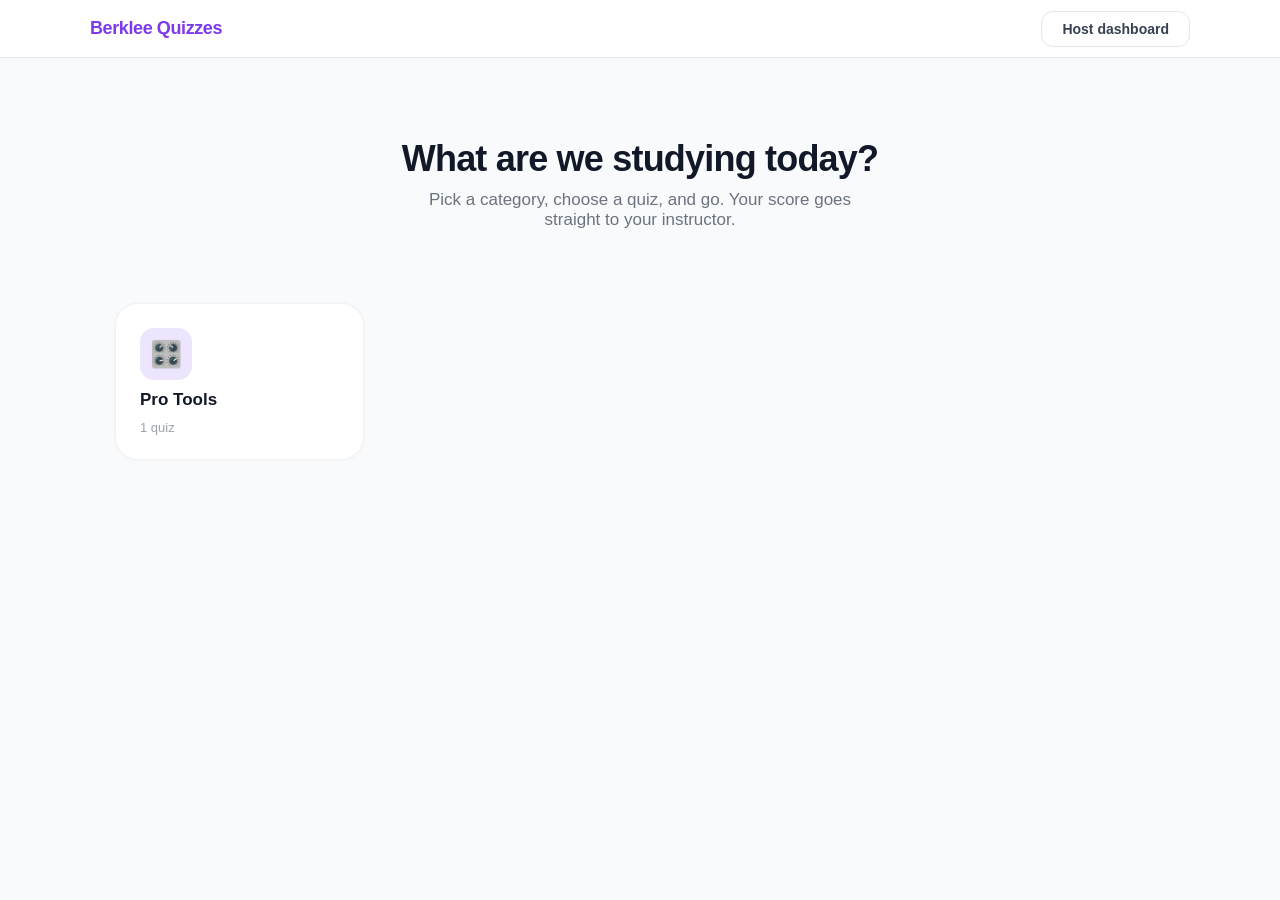
==== index.html @ f7462e91 "Add files via upload" ====
<!DOCTYPE html>
<html lang="en">
<head>
<meta charset="UTF-8">
<meta name="viewport" content="width=device-width, initial-scale=1.0">
<title>Berklee Quizzes</title>
<link rel="stylesheet" href="css/style.css">
</head>
<body>
<div class="header">
  <div class="header-inner">
    <a href="index.html" class="logo">Berklee Quizzes</a>
    <a href="host.html" class="btn btn-outline">Host dashboard</a>
  </div>
</div>

<div class="container">
  <div class="home-hero">
    <h1>What are we studying today?</h1>
    <p>Pick a category, choose a quiz, and go. Your score goes straight to your instructor.</p>
  </div>

  <div class="category-grid" id="catGrid"></div>
</div>

<script src="js/quizzes.js"></script>
<script>
const grid = document.getElementById('catGrid');

CATEGORIES.forEach(cat => {
  const quizCount = QUIZZES.filter(q => q.category === cat.id).length;
  if (quizCount === 0) return;

  const card = document.createElement('a');
  card.href = `category.html?id=${cat.id}`;
  card.className = 'category-card';
  card.innerHTML = `
    <div class="category-icon" style="background:${cat.color}22">
      <span style="font-size:26px">${cat.icon}</span>
    </div>
    <div class="category-name">${cat.name}</div>
    <div class="category-count">${quizCount} quiz${quizCount !== 1 ? 'zes' : ''}</div>
  `;
  grid.appendChild(card);
});

if (grid.children.length === 0) {
  grid.innerHTML = '<p class="text-muted text-sm" style="text-align:center;padding:2rem;grid-column:1/-1">No quizzes added yet. Check back soon!</p>';
}
</script>
</body>
</html>
---- css/style.css ----
*, *::before, *::after { box-sizing: border-box; margin: 0; padding: 0; }

:root {
  --purple:     #7C3AED;
  --purple-d:   #5B21B6;
  --purple-l:   #EDE9FE;
  --green:      #059669;
  --green-d:    #047857;
  --green-l:    #D1FAE5;
  --red:        #DC2626;
  --red-l:      #FEE2E2;
  --amber:      #D97706;
  --amber-l:    #FEF3C7;
  --blue:       #2563EB;
  --blue-l:     #DBEAFE;
  --gray-50:    #F9FAFB;
  --gray-100:   #F3F4F6;
  --gray-200:   #E5E7EB;
  --gray-300:   #D1D5DB;
  --gray-400:   #9CA3AF;
  --gray-500:   #6B7280;
  --gray-700:   #374151;
  --gray-900:   #111827;
  --ans-a:      #7C3AED;
  --ans-a-d:    #5B21B6;
  --ans-b:      #2563EB;
  --ans-b-d:    #1D4ED8;
  --ans-c:      #D97706;
  --ans-c-d:    #B45309;
  --ans-d:      #DC2626;
  --ans-d-d:    #B91C1C;
  --radius:     12px;
  --radius-lg:  16px;
  --radius-xl:  24px;
}

body {
  font-family: -apple-system, BlinkMacSystemFont, 'Segoe UI', Roboto, sans-serif;
  background: var(--gray-50);
  color: var(--gray-900);
  min-height: 100vh;
}

/* ── Header ── */
.header {
  background: #fff;
  border-bottom: 1px solid var(--gray-200);
  height: 58px;
  display: flex;
  align-items: center;
  padding: 0 1.5rem;
}
.header-inner {
  max-width: 1100px;
  width: 100%;
  margin: 0 auto;
  display: flex;
  justify-content: space-between;
  align-items: center;
}
.logo {
  font-size: 18px;
  font-weight: 800;
  color: var(--purple);
  letter-spacing: -0.4px;
  text-decoration: none;
}

/* ── Buttons ── */
.btn {
  display: inline-flex;
  align-items: center;
  justify-content: center;
  gap: 7px;
  padding: 10px 20px;
  border-radius: var(--radius);
  font-size: 14px;
  font-weight: 600;
  cursor: pointer;
  border: none;
  text-decoration: none;
  font-family: inherit;
  transition: transform 0.1s, opacity 0.15s;
  line-height: 1;
}
.btn:active { transform: scale(0.96); }
.btn-primary { background: var(--purple); color: #fff; }
.btn-primary:hover { background: var(--purple-d); }
.btn-outline { background: #fff; color: var(--gray-700); border: 1.5px solid var(--gray-200); }
.btn-outline:hover { background: var(--gray-100); }
.btn-ghost { background: transparent; color: var(--gray-500); border: none; }
.btn-ghost:hover { background: var(--gray-100); }
.btn-lg { padding: 14px 28px; font-size: 16px; border-radius: var(--radius-lg); }
.btn-xl { padding: 16px 36px; font-size: 18px; border-radius: var(--radius-lg); }
.btn-full { width: 100%; }
.btn:disabled { opacity: 0.45; cursor: not-allowed; transform: none; }

/* ── Layout ── */
.page { min-height: 100vh; }
.container { max-width: 1100px; margin: 0 auto; padding: 2rem 1.5rem; }

/* ────────────────────────────────
   HOME PAGE
──────────────────────────────── */
.home-hero {
  text-align: center;
  padding: 3rem 1rem 2.5rem;
}
.home-hero h1 {
  font-size: 36px;
  font-weight: 800;
  letter-spacing: -0.8px;
  margin-bottom: 10px;
  color: var(--gray-900);
}
.home-hero p {
  font-size: 17px;
  color: var(--gray-500);
  max-width: 460px;
  margin: 0 auto 2rem;
}

.category-grid {
  display: grid;
  grid-template-columns: repeat(auto-fill, minmax(220px, 1fr));
  gap: 16px;
  margin-bottom: 3rem;
}

.category-card {
  background: #fff;
  border-radius: var(--radius-xl);
  padding: 1.5rem;
  border: 2px solid var(--gray-100);
  cursor: pointer;
  text-decoration: none;
  color: inherit;
  display: flex;
  flex-direction: column;
  gap: 10px;
  transition: transform 0.15s, border-color 0.15s, box-shadow 0.15s;
}
.category-card:hover {
  transform: translateY(-3px);
  border-color: var(--purple);
  box-shadow: 0 8px 24px rgba(124,58,237,0.12);
}
.category-icon {
  width: 52px;
  height: 52px;
  border-radius: 14px;
  display: flex;
  align-items: center;
  justify-content: center;
  font-size: 24px;
}
.category-name {
  font-size: 17px;
  font-weight: 700;
  color: var(--gray-900);
}
.category-count {
  font-size: 13px;
  color: var(--gray-400);
  font-weight: 500;
}

/* ────────────────────────────────
   CATEGORY PAGE
──────────────────────────────── */
.back-link {
  display: inline-flex;
  align-items: center;
  gap: 6px;
  font-size: 14px;
  font-weight: 500;
  color: var(--gray-500);
  text-decoration: none;
  margin-bottom: 1.5rem;
}
.back-link:hover { color: var(--purple); }

.quiz-grid {
  display: grid;
  grid-template-columns: repeat(auto-fill, minmax(280px, 1fr));
  gap: 16px;
}
.quiz-card {
  background: #fff;
  border-radius: var(--radius-lg);
  padding: 1.25rem 1.5rem;
  border: 2px solid var(--gray-100);
  text-decoration: none;
  color: inherit;
  display: flex;
  flex-direction: column;
  gap: 8px;
  transition: transform 0.15s, border-color 0.15s, box-shadow 0.15s;
}
.quiz-card:hover {
  transform: translateY(-2px);
  border-color: var(--purple);
  box-shadow: 0 6px 20px rgba(124,58,237,0.1);
}
.quiz-card-cat {
  font-size: 11px;
  font-weight: 700;
  text-transform: uppercase;
  letter-spacing: 0.8px;
  color: var(--purple);
}
.quiz-card-title { font-size: 17px; font-weight: 700; }
.quiz-card-desc { font-size: 13px; color: var(--gray-400); flex: 1; line-height: 1.5; }
.quiz-card-meta {
  display: flex;
  align-items: center;
  gap: 10px;
  font-size: 12px;
  color: var(--gray-400);
  font-weight: 500;
  margin-top: 4px;
}
.quiz-card-play {
  margin-top: 8px;
  padding: 10px 0;
  background: var(--purple);
  color: #fff;
  border-radius: 10px;
  text-align: center;
  font-size: 14px;
  font-weight: 700;
}

/* ────────────────────────────────
   NAME ENTRY SCREEN
──────────────────────────────── */
.name-screen {
  min-height: calc(100vh - 58px);
  display: flex;
  align-items: center;
  justify-content: center;
  padding: 2rem 1rem;
}
.name-card {
  background: #fff;
  border-radius: var(--radius-xl);
  padding: 2.5rem 2rem;
  width: 100%;
  max-width: 420px;
  box-shadow: 0 4px 32px rgba(0,0,0,0.08);
  text-align: center;
  border: 2px solid var(--gray-100);
}
.name-card-icon {
  width: 64px;
  height: 64px;
  border-radius: 18px;
  background: var(--purple-l);
  display: flex;
  align-items: center;
  justify-content: center;
  font-size: 30px;
  margin: 0 auto 1rem;
}
.name-card h2 { font-size: 22px; font-weight: 800; margin-bottom: 6px; }
.name-card p { font-size: 14px; color: var(--gray-500); margin-bottom: 1.5rem; }
.name-input {
  width: 100%;
  padding: 14px 16px;
  font-size: 16px;
  font-family: inherit;
  border: 2px solid var(--gray-200);
  border-radius: var(--radius);
  text-align: center;
  background: var(--gray-50);
  color: var(--gray-900);
  margin-bottom: 12px;
  transition: border-color 0.15s;
}
.name-input:focus { outline: none; border-color: var(--purple); background: #fff; }
.name-input.error { border-color: var(--red); }
.name-hint { font-size: 12px; color: var(--gray-400); margin-top: 10px; }

/* ────────────────────────────────
   QUIZ GAME SCREEN
──────────────────────────────── */
.quiz-screen { min-height: calc(100vh - 58px); display: flex; flex-direction: column; }

.quiz-topbar {
  background: #fff;
  border-bottom: 1px solid var(--gray-200);
  padding: 10px 1.5rem;
  display: flex;
  align-items: center;
  gap: 16px;
}
.quiz-topbar-progress { flex: 1; }
.qprogress-bar { height: 8px; background: var(--gray-100); border-radius: 4px; overflow: hidden; }
.qprogress-fill { height: 100%; background: var(--purple); border-radius: 4px; transition: width 0.4s ease; }
.qprogress-label { font-size: 12px; color: var(--gray-400); font-weight: 500; margin-bottom: 4px; }

.quiz-topbar-score {
  display: flex;
  flex-direction: column;
  align-items: flex-end;
  min-width: 70px;
}
.score-label { font-size: 11px; color: var(--gray-400); font-weight: 600; text-transform: uppercase; letter-spacing: 0.5px; }
.score-num { font-size: 20px; font-weight: 800; color: var(--purple); }

/* Timer */
.timer-section {
  display: flex;
  justify-content: center;
  padding: 1.25rem 1rem 0.5rem;
}
.timer-ring { position: relative; width: 72px; height: 72px; }
.timer-ring svg { transform: rotate(-90deg); }
.timer-ring-bg { fill: none; stroke: var(--gray-100); stroke-width: 6; }
.timer-ring-fill { fill: none; stroke: var(--purple); stroke-width: 6; stroke-linecap: round; transition: stroke-dashoffset 1s linear, stroke 0.3s; }
.timer-num {
  position: absolute;
  inset: 0;
  display: flex;
  align-items: center;
  justify-content: center;
  font-size: 22px;
  font-weight: 800;
  color: var(--purple);
}
.timer-ring.warn .timer-ring-fill { stroke: var(--amber); }
.timer-ring.warn .timer-num { color: var(--amber); }
.timer-ring.danger .timer-ring-fill { stroke: var(--red); }
.timer-ring.danger .timer-num { color: var(--red); }

/* Question */
.question-section {
  padding: 1rem 1.25rem 0.5rem;
  max-width: 780px;
  margin: 0 auto;
  width: 100%;
}
.question-num { font-size: 12px; font-weight: 700; text-transform: uppercase; letter-spacing: 0.8px; color: var(--gray-400); margin-bottom: 8px; }
.question-text {
  font-size: 20px;
  font-weight: 700;
  line-height: 1.4;
  color: var(--gray-900);
  background: #fff;
  border-radius: var(--radius-lg);
  padding: 1.25rem 1.5rem;
  border: 2px solid var(--gray-100);
}

/* Answer buttons — the Quizizz magic */
.answers-grid {
  display: grid;
  grid-template-columns: 1fr 1fr;
  gap: 12px;
  padding: 1rem 1.25rem 1.5rem;
  max-width: 780px;
  margin: 0 auto;
  width: 100%;
}
.ans-btn {
  padding: 18px 16px;
  border-radius: var(--radius-lg);
  border: none;
  font-size: 15px;
  font-weight: 700;
  font-family: inherit;
  cursor: pointer;
  display: flex;
  align-items: center;
  gap: 12px;
  color: #fff;
  text-align: left;
  transition: transform 0.1s, opacity 0.15s;
  min-height: 70px;
  line-height: 1.35;
}
.ans-btn:hover:not(:disabled) { transform: scale(1.02); }
.ans-btn:active:not(:disabled) { transform: scale(0.97); }
.ans-btn:disabled { cursor: default; }
.ans-btn[data-i="0"] { background: var(--ans-a); }
.ans-btn[data-i="1"] { background: var(--ans-b); }
.ans-btn[data-i="2"] { background: var(--ans-c); }
.ans-btn[data-i="3"] { background: var(--ans-d); }
.ans-letter {
  width: 32px;
  height: 32px;
  border-radius: 8px;
  background: rgba(255,255,255,0.25);
  display: flex;
  align-items: center;
  justify-content: center;
  font-size: 14px;
  font-weight: 800;
  flex-shrink: 0;
}
.ans-btn.correct { filter: brightness(1.1); outline: 4px solid #fff; }
.ans-btn.wrong { opacity: 0.45; }
.ans-btn.dimmed { opacity: 0.45; }

/* Feedback overlay */
.feedback-bar {
  text-align: center;
  padding: 10px;
  font-size: 16px;
  font-weight: 700;
  border-radius: var(--radius);
  max-width: 780px;
  margin: 0 auto 0.5rem;
  width: calc(100% - 2.5rem);
  transition: opacity 0.2s;
}
.feedback-bar.correct { background: var(--green-l); color: var(--green-d); }
.feedback-bar.wrong { background: var(--red-l); color: var(--red); }
.feedback-bar.timeout { background: var(--amber-l); color: var(--amber); }
.feedback-bar.hidden { opacity: 0; pointer-events: none; }

/* ────────────────────────────────
   MID-QUIZ LEADERBOARD
──────────────────────────────── */
.mid-lb {
  max-width: 500px;
  margin: 0 auto;
  padding: 1.5rem;
  width: 100%;
}
.mid-lb h2 { font-size: 20px; font-weight: 800; text-align: center; margin-bottom: 1.25rem; }
.mid-lb-row {
  display: flex;
  align-items: center;
  gap: 12px;
  background: #fff;
  border-radius: var(--radius);
  padding: 12px 16px;
  margin-bottom: 8px;
  border: 2px solid var(--gray-100);
}
.mid-lb-row.me { border-color: var(--purple); background: var(--purple-l); }
.mid-lb-rank { font-size: 16px; font-weight: 800; width: 28px; text-align: center; }
.mid-lb-rank.gold { color: #C8972A; }
.mid-lb-rank.silver { color: #888; }
.mid-lb-rank.bronze { color: #A0522D; }
.mid-lb-avatar {
  width: 36px; height: 36px; border-radius: 50%;
  background: var(--purple-l); color: var(--purple-d);
  display: flex; align-items: center; justify-content: center;
  font-size: 13px; font-weight: 800; flex-shrink: 0;
}
.mid-lb-name { flex: 1; font-size: 15px; font-weight: 600; }
.mid-lb-score { font-size: 15px; font-weight: 800; color: var(--purple); }

/* ────────────────────────────────
   RESULTS SCREEN
──────────────────────────────── */
.results-screen {
  min-height: calc(100vh - 58px);
  display: flex;
  flex-direction: column;
  align-items: center;
  padding: 2rem 1.25rem;
}
.results-podium {
  text-align: center;
  margin-bottom: 2rem;
}
.results-emoji { font-size: 52px; margin-bottom: 10px; }
.results-name { font-size: 26px; font-weight: 800; margin-bottom: 4px; }
.results-sub { font-size: 15px; color: var(--gray-500); margin-bottom: 1.5rem; }

.score-circle {
  width: 130px;
  height: 130px;
  border-radius: 50%;
  background: var(--purple-l);
  border: 5px solid var(--purple);
  display: flex;
  flex-direction: column;
  align-items: center;
  justify-content: center;
  margin: 0 auto 1.25rem;
}
.score-circle-pct { font-size: 34px; font-weight: 800; color: var(--purple-d); }
.score-circle-frac { font-size: 13px; color: var(--purple); font-weight: 600; }

.results-stats {
  display: flex;
  gap: 12px;
  justify-content: center;
  margin-bottom: 2rem;
  flex-wrap: wrap;
}
.result-stat {
  background: #fff;
  border: 2px solid var(--gray-100);
  border-radius: var(--radius);
  padding: 10px 18px;
  text-align: center;
  min-width: 90px;
}
.result-stat-num { font-size: 20px; font-weight: 800; }
.result-stat-label { font-size: 11px; color: var(--gray-400); font-weight: 600; text-transform: uppercase; letter-spacing: 0.5px; }

.results-breakdown {
  width: 100%;
  max-width: 600px;
  background: #fff;
  border-radius: var(--radius-lg);
  border: 2px solid var(--gray-100);
  overflow: hidden;
  margin-bottom: 1.5rem;
}
.breakdown-title {
  padding: 12px 16px;
  font-size: 13px;
  font-weight: 700;
  text-transform: uppercase;
  letter-spacing: 0.6px;
  color: var(--gray-500);
  border-bottom: 1px solid var(--gray-100);
  background: var(--gray-50);
}
.breakdown-row {
  display: flex;
  align-items: flex-start;
  gap: 12px;
  padding: 12px 16px;
  border-bottom: 1px solid var(--gray-100);
}
.breakdown-row:last-child { border-bottom: none; }
.breakdown-icon {
  width: 22px; height: 22px; border-radius: 50%;
  display: flex; align-items: center; justify-content: center;
  font-size: 12px; font-weight: 800; flex-shrink: 0; margin-top: 1px;
}
.breakdown-icon.c { background: var(--green); color: #fff; }
.breakdown-icon.w { background: var(--red); color: #fff; }
.breakdown-q { font-size: 14px; color: var(--gray-700); flex: 1; }
.breakdown-ans { font-size: 12px; color: var(--gray-400); margin-top: 3px; }

/* ────────────────────────────────
   CHEAT BANNER
──────────────────────────────── */
.cheat-banner {
  position: fixed;
  top: 0; left: 0; right: 0;
  background: var(--red);
  color: #fff;
  text-align: center;
  padding: 13px;
  font-size: 14px;
  font-weight: 700;
  z-index: 9999;
  transform: translateY(-100%);
  transition: transform 0.25s ease;
}
.cheat-banner.show { transform: translateY(0); }

/* ────────────────────────────────
   HOST DASHBOARD
──────────────────────────────── */
.host-page { max-width: 1100px; margin: 0 auto; padding: 1.5rem; }
.host-topbar {
  display: flex;
  justify-content: space-between;
  align-items: center;
  margin-bottom: 1.5rem;
  flex-wrap: wrap;
  gap: 10px;
}
.host-topbar h1 { font-size: 24px; font-weight: 800; }

.stat-row { display: grid; grid-template-columns: repeat(auto-fit, minmax(130px, 1fr)); gap: 12px; margin-bottom: 1.5rem; }
.stat-card {
  background: #fff;
  border-radius: var(--radius-lg);
  padding: 1rem 1.25rem;
  border: 2px solid var(--gray-100);
}
.stat-num { font-size: 30px; font-weight: 800; }
.stat-label { font-size: 12px; color: var(--gray-400); font-weight: 600; text-transform: uppercase; letter-spacing: 0.4px; margin-top: 2px; }

.host-grid { display: grid; grid-template-columns: 1fr 1fr; gap: 16px; }
@media (max-width: 680px) { .host-grid { grid-template-columns: 1fr; } .answers-grid { grid-template-columns: 1fr; } }

.panel {
  background: #fff;
  border-radius: var(--radius-lg);
  border: 2px solid var(--gray-100);
  overflow: hidden;
}
.panel-head {
  padding: 14px 16px;
  border-bottom: 1px solid var(--gray-100);
  display: flex;
  justify-content: space-between;
  align-items: center;
  background: var(--gray-50);
}
.panel-head-title { font-size: 14px; font-weight: 700; }

.lb-row { display: flex; align-items: center; gap: 12px; padding: 11px 16px; border-bottom: 1px solid var(--gray-100); }
.lb-row:last-child { border-bottom: none; }
.lb-rank { width: 24px; font-size: 14px; font-weight: 800; text-align: center; color: var(--gray-400); }
.lb-rank.gold { color: #C8972A; }
.lb-rank.silver { color: #777; }
.lb-rank.bronze { color: #A0522D; }
.lb-avatar { width: 34px; height: 34px; border-radius: 50%; background: var(--purple-l); color: var(--purple-d); font-size: 13px; font-weight: 800; display: flex; align-items: center; justify-content: center; flex-shrink: 0; }
.lb-name { flex: 1; font-size: 14px; font-weight: 600; }
.lb-right { display: flex; flex-direction: column; align-items: flex-end; gap: 3px; }
.lb-score { font-size: 15px; font-weight: 800; color: var(--purple); }
.lb-sub { font-size: 11px; color: var(--gray-400); }

.flag { display: inline-block; padding: 2px 8px; border-radius: 20px; font-size: 11px; font-weight: 600; }
.flag-cheat { background: var(--red-l); color: var(--red); }
.flag-done { background: var(--green-l); color: var(--green-d); }

.sub-row { display: flex; align-items: center; gap: 10px; padding: 10px 16px; border-bottom: 1px solid var(--gray-100); cursor: pointer; font-size: 13px; }
.sub-row:last-child { border-bottom: none; }
.sub-row:hover { background: var(--gray-50); }
.sub-name { flex: 1; font-weight: 600; }
.badge { padding: 3px 9px; border-radius: 20px; font-size: 12px; font-weight: 700; }
.badge-green { background: var(--green-l); color: var(--green-d); }
.badge-red { background: var(--red-l); color: var(--red); }
.badge-amber { background: var(--amber-l); color: var(--amber); }

.detail-panel { background: #fff; border-radius: var(--radius-lg); border: 2px solid var(--purple); margin-top: 16px; overflow: hidden; }

.share-block { padding: 1rem 1.25rem; }
.share-row { display: flex; align-items: center; gap: 10px; margin-bottom: 10px; flex-wrap: wrap; }
.share-row:last-child { margin-bottom: 0; }
.share-label { font-size: 13px; font-weight: 700; min-width: 180px; }
.share-code { flex: 1; background: var(--gray-50); border: 1px solid var(--gray-200); border-radius: 8px; padding: 7px 12px; font-size: 12px; font-family: monospace; color: var(--gray-700); word-break: break-all; }
.copy-btn { padding: 7px 14px; font-size: 12px; font-weight: 600; border-radius: 8px; border: 1.5px solid var(--gray-200); background: #fff; cursor: pointer; white-space: nowrap; }
.copy-btn:hover { background: var(--gray-100); }

.filter-wrap { display: flex; align-items: center; gap: 10px; }
.filter-wrap select { padding: 8px 12px; border: 1.5px solid var(--gray-200); border-radius: 8px; font-size: 13px; font-family: inherit; background: #fff; cursor: pointer; }

.empty-panel { padding: 2rem; text-align: center; font-size: 14px; color: var(--gray-400); }

.mt-2 { margin-top: 1rem; }
.mt-3 { margin-top: 1.5rem; }
.text-muted { color: var(--gray-400); }
.text-sm { font-size: 13px; }
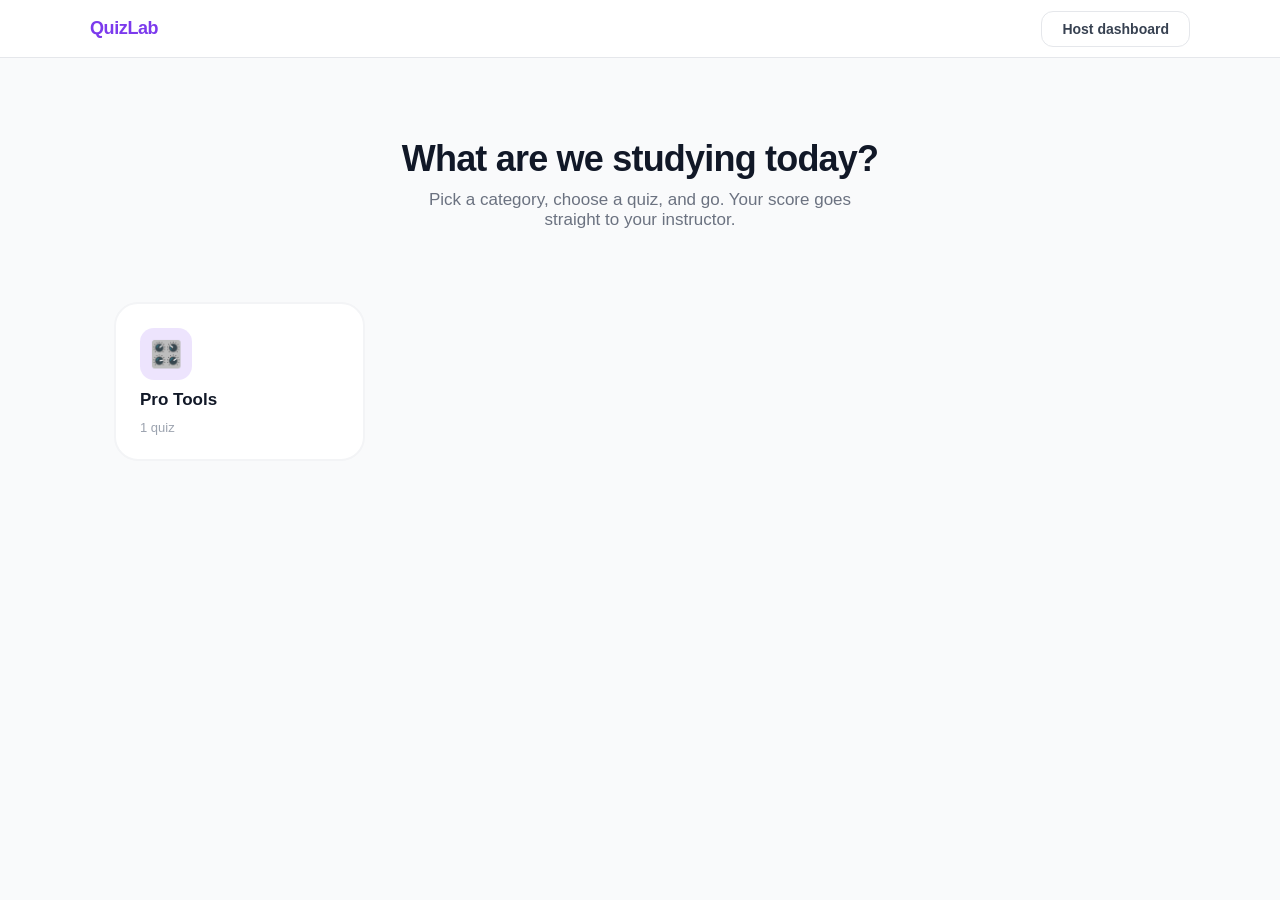
==== commit b65c9fa3: "Update index.html" ====
--- a/index.html
+++ b/index.html
@@ -3,47 +3,39 @@
 <head>
 <meta charset="UTF-8">
 <meta name="viewport" content="width=device-width, initial-scale=1.0">
-<title>Berklee Quizzes</title>
+<title>QuizLab</title>
 <link rel="stylesheet" href="css/style.css">
 </head>
 <body>
 <div class="header">
   <div class="header-inner">
-    <a href="index.html" class="logo">Berklee Quizzes</a>
+    <a href="index.html" class="logo">QuizLab</a>
     <a href="host.html" class="btn btn-outline">Host dashboard</a>
   </div>
 </div>
-
 <div class="container">
   <div class="home-hero">
     <h1>What are we studying today?</h1>
     <p>Pick a category, choose a quiz, and go. Your score goes straight to your instructor.</p>
   </div>
-
   <div class="category-grid" id="catGrid"></div>
 </div>
-
 <script src="js/quizzes.js"></script>
 <script>
 const grid = document.getElementById('catGrid');
-
 CATEGORIES.forEach(cat => {
   const quizCount = QUIZZES.filter(q => q.category === cat.id).length;
   if (quizCount === 0) return;
-
   const card = document.createElement('a');
-  card.href = `category.html?id=${cat.id}`;
+  card.href = 'category.html?id=' + cat.id;
   card.className = 'category-card';
-  card.innerHTML = `
-    <div class="category-icon" style="background:${cat.color}22">
-      <span style="font-size:26px">${cat.icon}</span>
-    </div>
-    <div class="category-name">${cat.name}</div>
-    <div class="category-count">${quizCount} quiz${quizCount !== 1 ? 'zes' : ''}</div>
-  `;
+  card.innerHTML =
+    '<div class="category-icon" style="background:' + cat.color + '22">' +
+    '<span style="font-size:26px">' + cat.icon + '</span></div>' +
+    '<div class="category-name">' + cat.name + '</div>' +
+    '<div class="category-count">' + quizCount + ' quiz' + (quizCount !== 1 ? 'zes' : '') + '</div>';
   grid.appendChild(card);
 });
-
 if (grid.children.length === 0) {
   grid.innerHTML = '<p class="text-muted text-sm" style="text-align:center;padding:2rem;grid-column:1/-1">No quizzes added yet. Check back soon!</p>';
 }
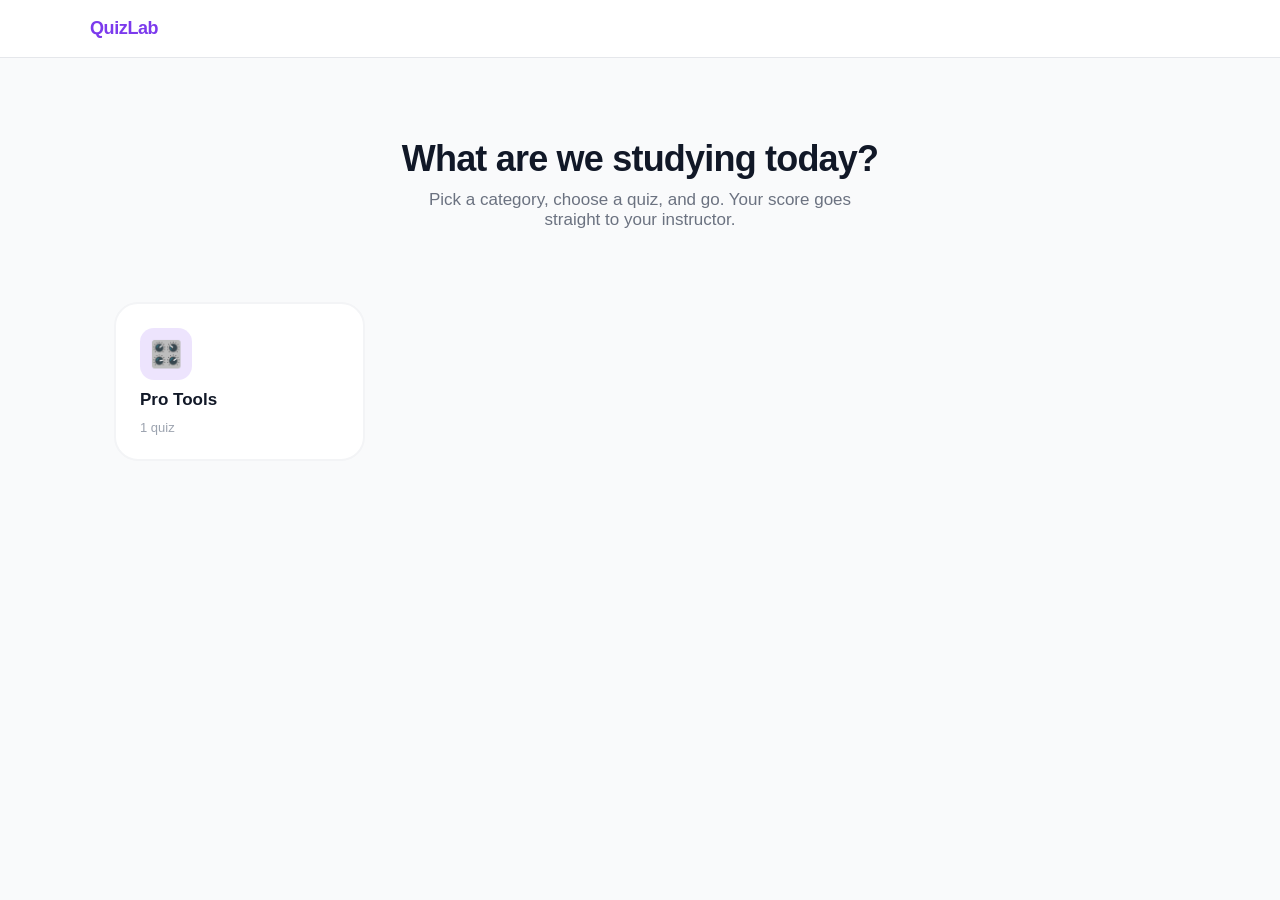
==== commit 92912362: "Update index.html" ====
--- a/index.html
+++ b/index.html
@@ -10,7 +10,6 @@
 <div class="header">
   <div class="header-inner">
     <a href="index.html" class="logo">QuizLab</a>
-    <a href="host.html" class="btn btn-outline">Host dashboard</a>
   </div>
 </div>
 <div class="container">
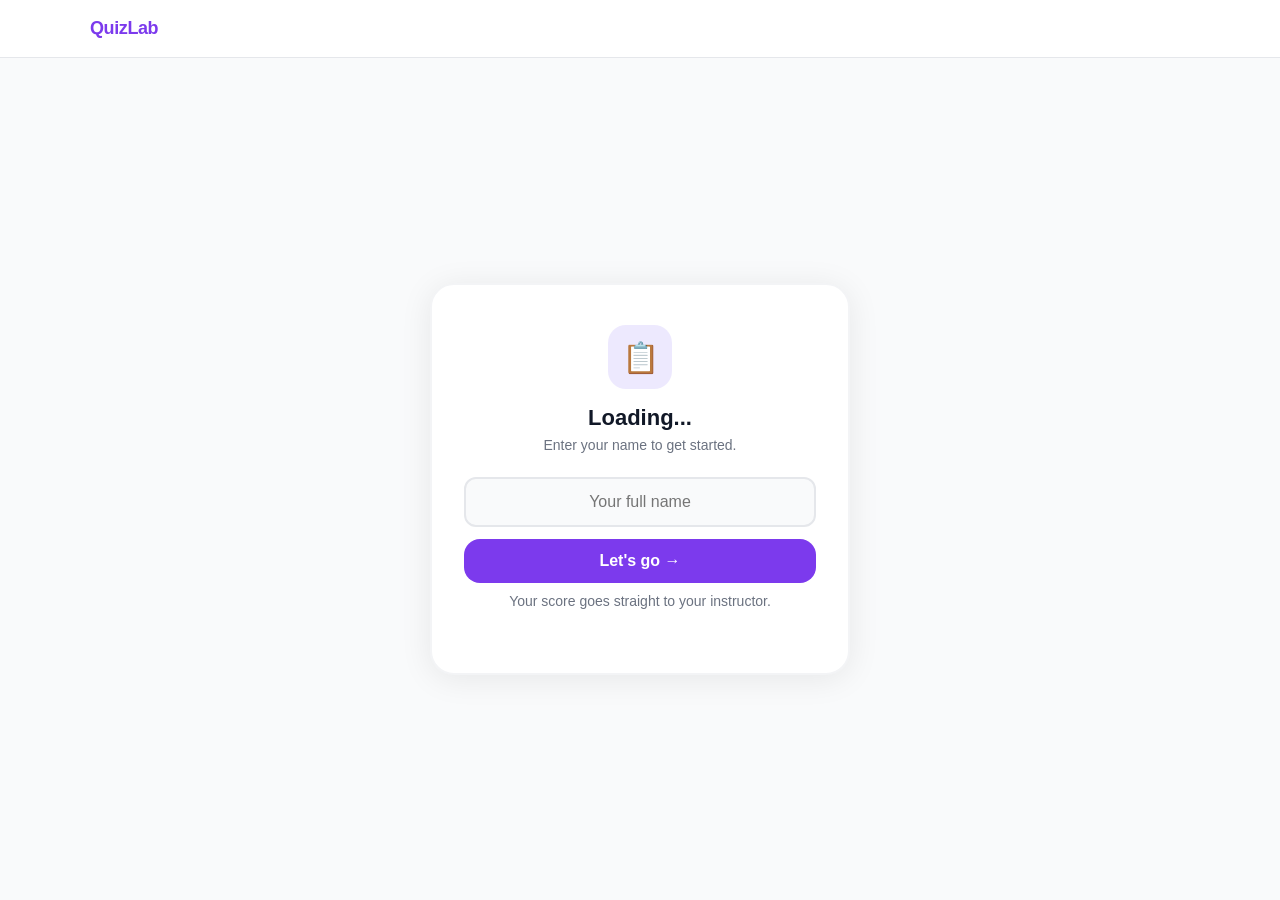
==== commit 5d3559b5: "Update index.html" ====
--- a/index.html
+++ b/index.html
@@ -3,40 +3,249 @@
 <head>
 <meta charset="UTF-8">
 <meta name="viewport" content="width=device-width, initial-scale=1.0">
-<title>QuizLab</title>
+<title>Quiz — QuizLab</title>
 <link rel="stylesheet" href="css/style.css">
 </head>
 <body>
+
+<div class="cheat-banner" id="cheatBanner">⚠️ Heads up — leaving this tab is being recorded!</div>
+
 <div class="header">
   <div class="header-inner">
     <a href="index.html" class="logo">QuizLab</a>
-  </div>
-</div>
-<div class="container">
-  <div class="home-hero">
-    <h1>What are we studying today?</h1>
-    <p>Pick a category, choose a quiz, and go. Your score goes straight to your instructor.</p>
-  </div>
-  <div class="category-grid" id="catGrid"></div>
-</div>
+    <span class="text-sm text-muted" id="headerTitle"></span>
+  </div>
+</div>
+
+<div id="screenName" class="name-screen">
+  <div class="name-card">
+    <div class="name-card-icon" id="nameIcon">📋</div>
+    <h2 id="nameTitle">Loading...</h2>
+    <p id="nameDesc">Enter your name to get started.</p>
+    <input type="text" class="name-input" id="nameInput" placeholder="Your full name" maxlength="60" autocomplete="name" />
+    <button class="btn btn-primary btn-lg btn-full" onclick="startQuiz()" id="startBtn">Let's go →</button>
+    <p class="name-hint">Your score goes straight to your instructor.</p>
+  </div>
+</div>
+
+<div id="screenQuiz" class="quiz-screen" style="display:none">
+  <div class="quiz-topbar">
+    <div class="quiz-topbar-progress">
+      <div class="qprogress-label" id="qLabel">Question 1 of 10</div>
+      <div class="qprogress-bar"><div class="qprogress-fill" id="qFill" style="width:0%"></div></div>
+    </div>
+    <div class="quiz-topbar-score">
+      <div class="score-label">Score</div>
+      <div class="score-num" id="scoreNum">0/0</div>
+    </div>
+  </div>
+  <div class="question-section">
+    <div class="question-num" id="questionNum">Question 1</div>
+    <div class="question-text" id="questionText">Loading...</div>
+  </div>
+  <div class="feedback-bar hidden" id="feedbackBar">Correct!</div>
+  <div class="answers-grid" id="answersGrid"></div>
+</div>
+
+<div id="screenResult" style="display:none">
+  <div class="header">
+    <div class="header-inner">
+      <a href="index.html" class="logo">QuizLab</a>
+    </div>
+  </div>
+  <div class="results-screen">
+    <div class="results-podium">
+      <div class="results-emoji" id="resultEmoji">🎉</div>
+      <div class="results-name" id="resultName"></div>
+      <div class="results-sub" id="resultSub"></div>
+    </div>
+    <div class="score-circle">
+      <div class="score-circle-pct" id="resultPct">0%</div>
+      <div class="score-circle-frac" id="resultFrac">0/0</div>
+    </div>
+    <div class="results-stats">
+      <div class="result-stat">
+        <div class="result-stat-num" id="resultCorrect" style="color:#059669">0</div>
+        <div class="result-stat-label">Correct</div>
+      </div>
+      <div class="result-stat">
+        <div class="result-stat-num" id="resultWrong" style="color:#DC2626">0</div>
+        <div class="result-stat-label">Incorrect</div>
+      </div>
+      <div class="result-stat">
+        <div class="result-stat-num" id="resultStreak">0</div>
+        <div class="result-stat-label">Best streak</div>
+      </div>
+    </div>
+    <div class="results-breakdown" id="resultBreakdown"></div>
+    <div style="display:flex;gap:10px;flex-wrap:wrap;justify-content:center;margin-top:1rem">
+      <a href="index.html" class="btn btn-outline btn-lg">Back to quizzes</a>
+      <button class="btn btn-primary btn-lg" onclick="location.reload()">Try again</button>
+    </div>
+  </div>
+</div>
+
 <script src="js/quizzes.js"></script>
+<script src="js/scores.js"></script>
 <script>
-const grid = document.getElementById('catGrid');
-CATEGORIES.forEach(cat => {
-  const quizCount = QUIZZES.filter(q => q.category === cat.id).length;
-  if (quizCount === 0) return;
-  const card = document.createElement('a');
-  card.href = 'category.html?id=' + cat.id;
-  card.className = 'category-card';
-  card.innerHTML =
-    '<div class="category-icon" style="background:' + cat.color + '22">' +
-    '<span style="font-size:26px">' + cat.icon + '</span></div>' +
-    '<div class="category-name">' + cat.name + '</div>' +
-    '<div class="category-count">' + quizCount + ' quiz' + (quizCount !== 1 ? 'zes' : '') + '</div>';
-  grid.appendChild(card);
+let quiz, questions, currentQ = 0, score = 0;
+let playerName = '';
+let answered = false;
+let cheatCount = 0;
+let lastFlag = 0;
+let results = [];
+let streak = 0, bestStreak = 0;
+const LETTERS = ['A','B','C','D','E'];
+
+const params = new URLSearchParams(location.search);
+const quizId = params.get('id');
+quiz = QUIZZES.find(q => q.id === quizId);
+
+if (!quiz) {
+  document.getElementById('nameTitle').textContent = 'Quiz not found';
+  document.getElementById('nameDesc').textContent = 'Check the link and try again.';
+  document.getElementById('startBtn').disabled = true;
+} else {
+  const cat = CATEGORIES.find(c => c.id === quiz.category);
+  document.getElementById('nameTitle').textContent = quiz.title;
+  document.getElementById('nameDesc').textContent = quiz.description || '';
+  document.getElementById('nameIcon').textContent = cat ? cat.icon : '📋';
+  document.getElementById('headerTitle').textContent = quiz.title;
+  document.title = quiz.title + ' — QuizLab';
+}
+
+document.getElementById('nameInput').addEventListener('keydown', e => {
+  if (e.key === 'Enter') startQuiz();
 });
-if (grid.children.length === 0) {
-  grid.innerHTML = '<p class="text-muted text-sm" style="text-align:center;padding:2rem;grid-column:1/-1">No quizzes added yet. Check back soon!</p>';
+
+function startQuiz() {
+  playerName = document.getElementById('nameInput').value.trim();
+  if (!playerName) {
+    document.getElementById('nameInput').classList.add('error');
+    document.getElementById('nameInput').focus();
+    return;
+  }
+  questions = shuffle([...quiz.questions]);
+  currentQ = 0; score = 0; streak = 0; bestStreak = 0; results = [];
+  show('screenQuiz');
+  setupAntiCheat();
+  renderQuestion();
+}
+
+function renderQuestion() {
+  answered = false;
+  const q = questions[currentQ];
+  const total = questions.length;
+  document.getElementById('qLabel').textContent = 'Question ' + (currentQ + 1) + ' of ' + total;
+  document.getElementById('qFill').style.width = Math.round((currentQ / total) * 100) + '%';
+  document.getElementById('questionNum').textContent = 'Question ' + (currentQ + 1);
+  document.getElementById('questionText').textContent = q.q;
+  document.getElementById('scoreNum').textContent = score + '/' + currentQ;
+  document.getElementById('feedbackBar').className = 'feedback-bar hidden';
+  const indexed = q.options.map((opt, i) => ({ opt, correct: i === q.answer }));
+  const shuffled = shuffle(indexed);
+  const grid = document.getElementById('answersGrid');
+  grid.innerHTML = '';
+  shuffled.forEach((item, i) => {
+    const btn = document.createElement('button');
+    btn.className = 'ans-btn';
+    btn.setAttribute('data-i', i);
+    btn.dataset.correct = item.correct;
+    btn.dataset.text = item.opt;
+    btn.innerHTML = '<span class="ans-letter">' + LETTERS[i] + '</span><span>' + item.opt + '</span>';
+    btn.onclick = () => selectAnswer(btn, item.correct);
+    grid.appendChild(btn);
+  });
+}
+
+function selectAnswer(btn, isCorrect) {
+  if (answered) return;
+  answered = true;
+  const allBtns = document.querySelectorAll('.ans-btn');
+  allBtns.forEach(b => { b.disabled = true; });
+  if (isCorrect) {
+    btn.classList.add('correct');
+    score++; streak++;
+    if (streak > bestStreak) bestStreak = streak;
+    document.getElementById('feedbackBar').className = 'feedback-bar correct';
+    document.getElementById('feedbackBar').textContent = '✓ Correct!';
+  } else {
+    btn.classList.add('wrong');
+    streak = 0;
+    allBtns.forEach(b => {
+      if (b.dataset.correct === 'true') b.classList.add('correct');
+      else if (b !== btn) b.classList.add('dimmed');
+    });
+    document.getElementById('feedbackBar').className = 'feedback-bar wrong';
+    document.getElementById('feedbackBar').textContent = '✗ Incorrect';
+  }
+  const correctBtn = Array.from(allBtns).find(b => b.dataset.correct === 'true');
+  results.push({ q: questions[currentQ].q, correct: isCorrect, yourAnswer: btn.dataset.text, correctAnswer: correctBtn ? correctBtn.dataset.text : '' });
+  document.getElementById('scoreNum').textContent = score + '/' + (currentQ + 1);
+  setTimeout(() => {
+    currentQ++;
+    if (currentQ >= questions.length) { finishQuiz(); } else { show('screenQuiz'); renderQuestion(); }
+  }, 1000);
+}
+
+async function finishQuiz() {
+  show('screenResult');
+  removeAntiCheat();
+  const total = questions.length;
+  const pct = Math.round((score / total) * 100);
+  document.getElementById('resultEmoji').textContent = pct === 100 ? '🏆' : pct >= 80 ? '🎉' : pct >= 60 ? '👍' : pct >= 40 ? '📚' : '💪';
+  document.getElementById('resultName').textContent = playerName;
+  document.getElementById('resultSub').textContent = getMessage(pct);
+  document.getElementById('resultPct').textContent = pct + '%';
+  document.getElementById('resultFrac').textContent = score + '/' + total;
+  document.getElementById('resultCorrect').textContent = score;
+  document.getElementById('resultWrong').textContent = total - score;
+  document.getElementById('resultStreak').textContent = bestStreak;
+  document.getElementById('resultBreakdown').innerHTML =
+    '<div class="breakdown-title">Question breakdown</div>' +
+    results.map(r =>
+      '<div class="breakdown-row">' +
+        '<div class="breakdown-icon ' + (r.correct ? 'c' : 'w') + '">' + (r.correct ? '✓' : '✗') + '</div>' +
+        '<div style="flex:1">' +
+          '<div class="breakdown-q">' + r.q + '</div>' +
+          (!r.correct
+            ? '<div class="breakdown-ans">Your answer: <strong>' + r.yourAnswer + '</strong> &nbsp;·&nbsp; Correct: <strong>' + r.correctAnswer + '</strong></div>'
+            : '<div class="breakdown-ans" style="color:#059669">Correct!</div>') +
+        '</div>' +
+      '</div>'
+    ).join('');
+  try {
+    await saveScore({
+      id: Date.now() + '-' + Math.random().toString(36).slice(2),
+      quizId: quiz.id, quizTitle: quiz.title, category: quiz.category,
+      name: playerName, score, total, pct, bestStreak,
+      cheatFlags: cheatCount, completedAt: new Date().toISOString(), breakdown: results
+    });
+  } catch(e) { console.warn('Score save failed', e); }
+}
+
+function setupAntiCheat() { document.addEventListener('visibilitychange', onVis); window.addEventListener('blur', onBlur); }
+function removeAntiCheat() { document.removeEventListener('visibilitychange', onVis); window.removeEventListener('blur', onBlur); }
+function onVis() { if (document.hidden) flagCheat(); }
+function onBlur() { flagCheat(); }
+function flagCheat() {
+  const now = Date.now();
+  if (now - lastFlag < 1000) return;
+  lastFlag = now;
+  cheatCount++;
+  const b = document.getElementById('cheatBanner');
+  b.classList.add('show');
+  setTimeout(() => b.classList.remove('show'), 3000);
+}
+function show(id) { ['screenName','screenQuiz','screenResult'].forEach(s => { document.getElementById(s).style.display = s === id ? (s === 'screenQuiz' ? 'flex' : 'block') : 'none'; }); }
+function shuffle(arr) { const a=[...arr]; for(let i=a.length-1;i>0;i--){const j=Math.floor(Math.random()*(i+1));[a[i],a[j]]=[a[j],a[i]];} return a; }
+function getMessage(pct) {
+  if (pct===100) return 'Perfect score! Absolutely nailed it.';
+  if (pct>=90) return 'Outstanding! Almost perfect.';
+  if (pct>=80) return 'Great work! You really know your stuff.';
+  if (pct>=70) return 'Solid effort. Keep it up!';
+  if (pct>=50) return 'Getting there — keep practicing!';
+  return "Keep studying — you'll get it. Try again!";
 }
 </script>
 </body>
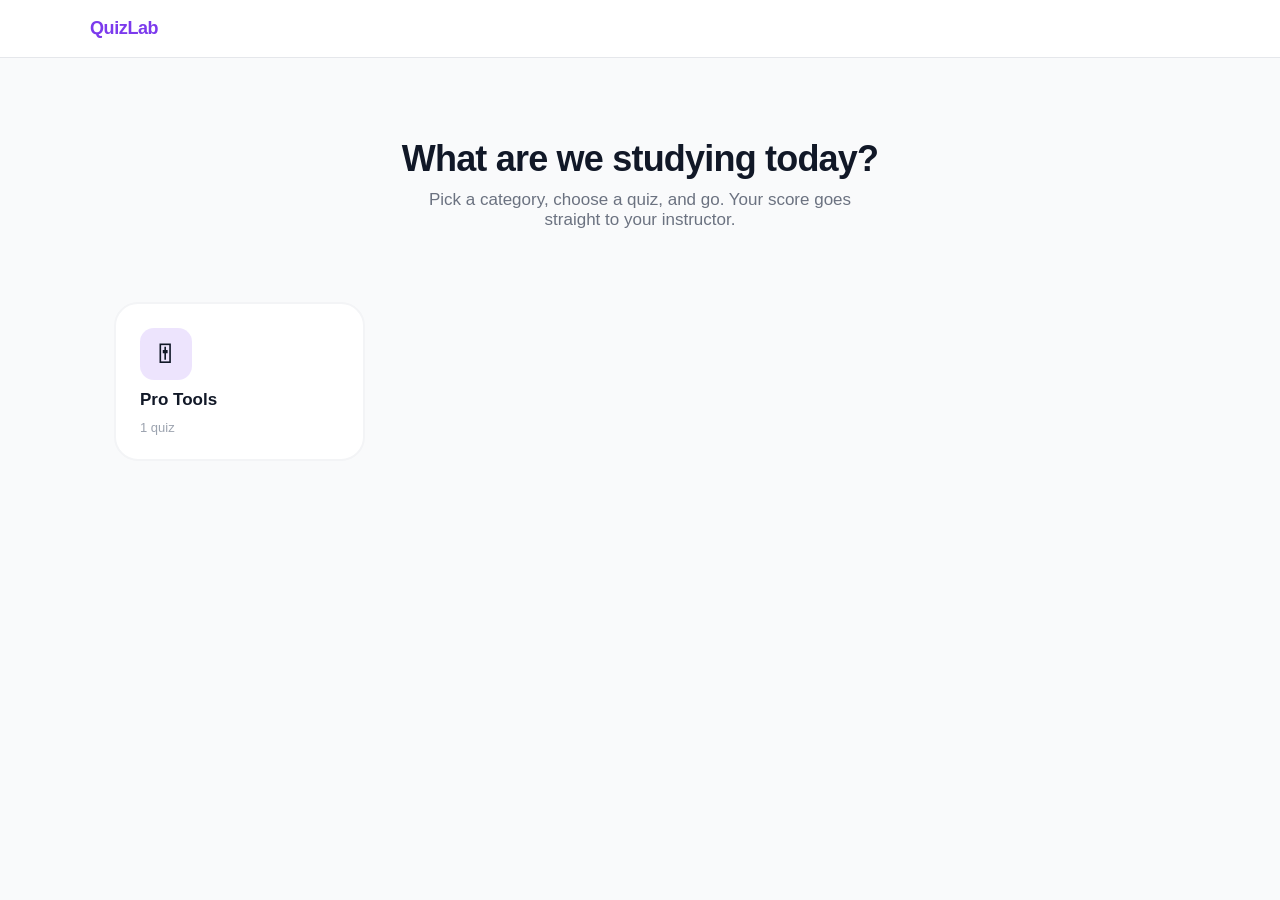
==== commit 43a438b6: "Update index.html" ====
--- a/index.html
+++ b/index.html
@@ -3,249 +3,40 @@
 <head>
 <meta charset="UTF-8">
 <meta name="viewport" content="width=device-width, initial-scale=1.0">
-<title>Quiz — QuizLab</title>
+<title>QuizLab</title>
 <link rel="stylesheet" href="css/style.css">
 </head>
 <body>
-
-<div class="cheat-banner" id="cheatBanner">⚠️ Heads up — leaving this tab is being recorded!</div>
-
 <div class="header">
   <div class="header-inner">
     <a href="index.html" class="logo">QuizLab</a>
-    <span class="text-sm text-muted" id="headerTitle"></span>
   </div>
 </div>
-
-<div id="screenName" class="name-screen">
-  <div class="name-card">
-    <div class="name-card-icon" id="nameIcon">📋</div>
-    <h2 id="nameTitle">Loading...</h2>
-    <p id="nameDesc">Enter your name to get started.</p>
-    <input type="text" class="name-input" id="nameInput" placeholder="Your full name" maxlength="60" autocomplete="name" />
-    <button class="btn btn-primary btn-lg btn-full" onclick="startQuiz()" id="startBtn">Let's go →</button>
-    <p class="name-hint">Your score goes straight to your instructor.</p>
+<div class="container">
+  <div class="home-hero">
+    <h1>What are we studying today?</h1>
+    <p>Pick a category, choose a quiz, and go. Your score goes straight to your instructor.</p>
   </div>
+  <div class="category-grid" id="catGrid"></div>
 </div>
-
-<div id="screenQuiz" class="quiz-screen" style="display:none">
-  <div class="quiz-topbar">
-    <div class="quiz-topbar-progress">
-      <div class="qprogress-label" id="qLabel">Question 1 of 10</div>
-      <div class="qprogress-bar"><div class="qprogress-fill" id="qFill" style="width:0%"></div></div>
-    </div>
-    <div class="quiz-topbar-score">
-      <div class="score-label">Score</div>
-      <div class="score-num" id="scoreNum">0/0</div>
-    </div>
-  </div>
-  <div class="question-section">
-    <div class="question-num" id="questionNum">Question 1</div>
-    <div class="question-text" id="questionText">Loading...</div>
-  </div>
-  <div class="feedback-bar hidden" id="feedbackBar">Correct!</div>
-  <div class="answers-grid" id="answersGrid"></div>
-</div>
-
-<div id="screenResult" style="display:none">
-  <div class="header">
-    <div class="header-inner">
-      <a href="index.html" class="logo">QuizLab</a>
-    </div>
-  </div>
-  <div class="results-screen">
-    <div class="results-podium">
-      <div class="results-emoji" id="resultEmoji">🎉</div>
-      <div class="results-name" id="resultName"></div>
-      <div class="results-sub" id="resultSub"></div>
-    </div>
-    <div class="score-circle">
-      <div class="score-circle-pct" id="resultPct">0%</div>
-      <div class="score-circle-frac" id="resultFrac">0/0</div>
-    </div>
-    <div class="results-stats">
-      <div class="result-stat">
-        <div class="result-stat-num" id="resultCorrect" style="color:#059669">0</div>
-        <div class="result-stat-label">Correct</div>
-      </div>
-      <div class="result-stat">
-        <div class="result-stat-num" id="resultWrong" style="color:#DC2626">0</div>
-        <div class="result-stat-label">Incorrect</div>
-      </div>
-      <div class="result-stat">
-        <div class="result-stat-num" id="resultStreak">0</div>
-        <div class="result-stat-label">Best streak</div>
-      </div>
-    </div>
-    <div class="results-breakdown" id="resultBreakdown"></div>
-    <div style="display:flex;gap:10px;flex-wrap:wrap;justify-content:center;margin-top:1rem">
-      <a href="index.html" class="btn btn-outline btn-lg">Back to quizzes</a>
-      <button class="btn btn-primary btn-lg" onclick="location.reload()">Try again</button>
-    </div>
-  </div>
-</div>
-
 <script src="js/quizzes.js"></script>
-<script src="js/scores.js"></script>
 <script>
-let quiz, questions, currentQ = 0, score = 0;
-let playerName = '';
-let answered = false;
-let cheatCount = 0;
-let lastFlag = 0;
-let results = [];
-let streak = 0, bestStreak = 0;
-const LETTERS = ['A','B','C','D','E'];
-
-const params = new URLSearchParams(location.search);
-const quizId = params.get('id');
-quiz = QUIZZES.find(q => q.id === quizId);
-
-if (!quiz) {
-  document.getElementById('nameTitle').textContent = 'Quiz not found';
-  document.getElementById('nameDesc').textContent = 'Check the link and try again.';
-  document.getElementById('startBtn').disabled = true;
-} else {
-  const cat = CATEGORIES.find(c => c.id === quiz.category);
-  document.getElementById('nameTitle').textContent = quiz.title;
-  document.getElementById('nameDesc').textContent = quiz.description || '';
-  document.getElementById('nameIcon').textContent = cat ? cat.icon : '📋';
-  document.getElementById('headerTitle').textContent = quiz.title;
-  document.title = quiz.title + ' — QuizLab';
-}
-
-document.getElementById('nameInput').addEventListener('keydown', e => {
-  if (e.key === 'Enter') startQuiz();
+const grid = document.getElementById('catGrid');
+CATEGORIES.forEach(cat => {
+  const quizCount = QUIZZES.filter(q => q.category === cat.id).length;
+  if (quizCount === 0) return;
+  const card = document.createElement('a');
+  card.href = 'category.html?id=' + cat.id;
+  card.className = 'category-card';
+  card.innerHTML =
+    '<div class="category-icon" style="background:' + cat.color + '22">' +
+    '<span style="font-size:26px">' + cat.icon + '</span></div>' +
+    '<div class="category-name">' + cat.name + '</div>' +
+    '<div class="category-count">' + quizCount + ' quiz' + (quizCount !== 1 ? 'zes' : '') + '</div>';
+  grid.appendChild(card);
 });
-
-function startQuiz() {
-  playerName = document.getElementById('nameInput').value.trim();
-  if (!playerName) {
-    document.getElementById('nameInput').classList.add('error');
-    document.getElementById('nameInput').focus();
-    return;
-  }
-  questions = shuffle([...quiz.questions]);
-  currentQ = 0; score = 0; streak = 0; bestStreak = 0; results = [];
-  show('screenQuiz');
-  setupAntiCheat();
-  renderQuestion();
-}
-
-function renderQuestion() {
-  answered = false;
-  const q = questions[currentQ];
-  const total = questions.length;
-  document.getElementById('qLabel').textContent = 'Question ' + (currentQ + 1) + ' of ' + total;
-  document.getElementById('qFill').style.width = Math.round((currentQ / total) * 100) + '%';
-  document.getElementById('questionNum').textContent = 'Question ' + (currentQ + 1);
-  document.getElementById('questionText').textContent = q.q;
-  document.getElementById('scoreNum').textContent = score + '/' + currentQ;
-  document.getElementById('feedbackBar').className = 'feedback-bar hidden';
-  const indexed = q.options.map((opt, i) => ({ opt, correct: i === q.answer }));
-  const shuffled = shuffle(indexed);
-  const grid = document.getElementById('answersGrid');
-  grid.innerHTML = '';
-  shuffled.forEach((item, i) => {
-    const btn = document.createElement('button');
-    btn.className = 'ans-btn';
-    btn.setAttribute('data-i', i);
-    btn.dataset.correct = item.correct;
-    btn.dataset.text = item.opt;
-    btn.innerHTML = '<span class="ans-letter">' + LETTERS[i] + '</span><span>' + item.opt + '</span>';
-    btn.onclick = () => selectAnswer(btn, item.correct);
-    grid.appendChild(btn);
-  });
-}
-
-function selectAnswer(btn, isCorrect) {
-  if (answered) return;
-  answered = true;
-  const allBtns = document.querySelectorAll('.ans-btn');
-  allBtns.forEach(b => { b.disabled = true; });
-  if (isCorrect) {
-    btn.classList.add('correct');
-    score++; streak++;
-    if (streak > bestStreak) bestStreak = streak;
-    document.getElementById('feedbackBar').className = 'feedback-bar correct';
-    document.getElementById('feedbackBar').textContent = '✓ Correct!';
-  } else {
-    btn.classList.add('wrong');
-    streak = 0;
-    allBtns.forEach(b => {
-      if (b.dataset.correct === 'true') b.classList.add('correct');
-      else if (b !== btn) b.classList.add('dimmed');
-    });
-    document.getElementById('feedbackBar').className = 'feedback-bar wrong';
-    document.getElementById('feedbackBar').textContent = '✗ Incorrect';
-  }
-  const correctBtn = Array.from(allBtns).find(b => b.dataset.correct === 'true');
-  results.push({ q: questions[currentQ].q, correct: isCorrect, yourAnswer: btn.dataset.text, correctAnswer: correctBtn ? correctBtn.dataset.text : '' });
-  document.getElementById('scoreNum').textContent = score + '/' + (currentQ + 1);
-  setTimeout(() => {
-    currentQ++;
-    if (currentQ >= questions.length) { finishQuiz(); } else { show('screenQuiz'); renderQuestion(); }
-  }, 1000);
-}
-
-async function finishQuiz() {
-  show('screenResult');
-  removeAntiCheat();
-  const total = questions.length;
-  const pct = Math.round((score / total) * 100);
-  document.getElementById('resultEmoji').textContent = pct === 100 ? '🏆' : pct >= 80 ? '🎉' : pct >= 60 ? '👍' : pct >= 40 ? '📚' : '💪';
-  document.getElementById('resultName').textContent = playerName;
-  document.getElementById('resultSub').textContent = getMessage(pct);
-  document.getElementById('resultPct').textContent = pct + '%';
-  document.getElementById('resultFrac').textContent = score + '/' + total;
-  document.getElementById('resultCorrect').textContent = score;
-  document.getElementById('resultWrong').textContent = total - score;
-  document.getElementById('resultStreak').textContent = bestStreak;
-  document.getElementById('resultBreakdown').innerHTML =
-    '<div class="breakdown-title">Question breakdown</div>' +
-    results.map(r =>
-      '<div class="breakdown-row">' +
-        '<div class="breakdown-icon ' + (r.correct ? 'c' : 'w') + '">' + (r.correct ? '✓' : '✗') + '</div>' +
-        '<div style="flex:1">' +
-          '<div class="breakdown-q">' + r.q + '</div>' +
-          (!r.correct
-            ? '<div class="breakdown-ans">Your answer: <strong>' + r.yourAnswer + '</strong> &nbsp;·&nbsp; Correct: <strong>' + r.correctAnswer + '</strong></div>'
-            : '<div class="breakdown-ans" style="color:#059669">Correct!</div>') +
-        '</div>' +
-      '</div>'
-    ).join('');
-  try {
-    await saveScore({
-      id: Date.now() + '-' + Math.random().toString(36).slice(2),
-      quizId: quiz.id, quizTitle: quiz.title, category: quiz.category,
-      name: playerName, score, total, pct, bestStreak,
-      cheatFlags: cheatCount, completedAt: new Date().toISOString(), breakdown: results
-    });
-  } catch(e) { console.warn('Score save failed', e); }
-}
-
-function setupAntiCheat() { document.addEventListener('visibilitychange', onVis); window.addEventListener('blur', onBlur); }
-function removeAntiCheat() { document.removeEventListener('visibilitychange', onVis); window.removeEventListener('blur', onBlur); }
-function onVis() { if (document.hidden) flagCheat(); }
-function onBlur() { flagCheat(); }
-function flagCheat() {
-  const now = Date.now();
-  if (now - lastFlag < 1000) return;
-  lastFlag = now;
-  cheatCount++;
-  const b = document.getElementById('cheatBanner');
-  b.classList.add('show');
-  setTimeout(() => b.classList.remove('show'), 3000);
-}
-function show(id) { ['screenName','screenQuiz','screenResult'].forEach(s => { document.getElementById(s).style.display = s === id ? (s === 'screenQuiz' ? 'flex' : 'block') : 'none'; }); }
-function shuffle(arr) { const a=[...arr]; for(let i=a.length-1;i>0;i--){const j=Math.floor(Math.random()*(i+1));[a[i],a[j]]=[a[j],a[i]];} return a; }
-function getMessage(pct) {
-  if (pct===100) return 'Perfect score! Absolutely nailed it.';
-  if (pct>=90) return 'Outstanding! Almost perfect.';
-  if (pct>=80) return 'Great work! You really know your stuff.';
-  if (pct>=70) return 'Solid effort. Keep it up!';
-  if (pct>=50) return 'Getting there — keep practicing!';
-  return "Keep studying — you'll get it. Try again!";
+if (grid.children.length === 0) {
+  grid.innerHTML = '<p class="text-muted text-sm" style="text-align:center;padding:2rem;grid-column:1/-1">No quizzes added yet. Check back soon!</p>';
 }
 </script>
 </body>
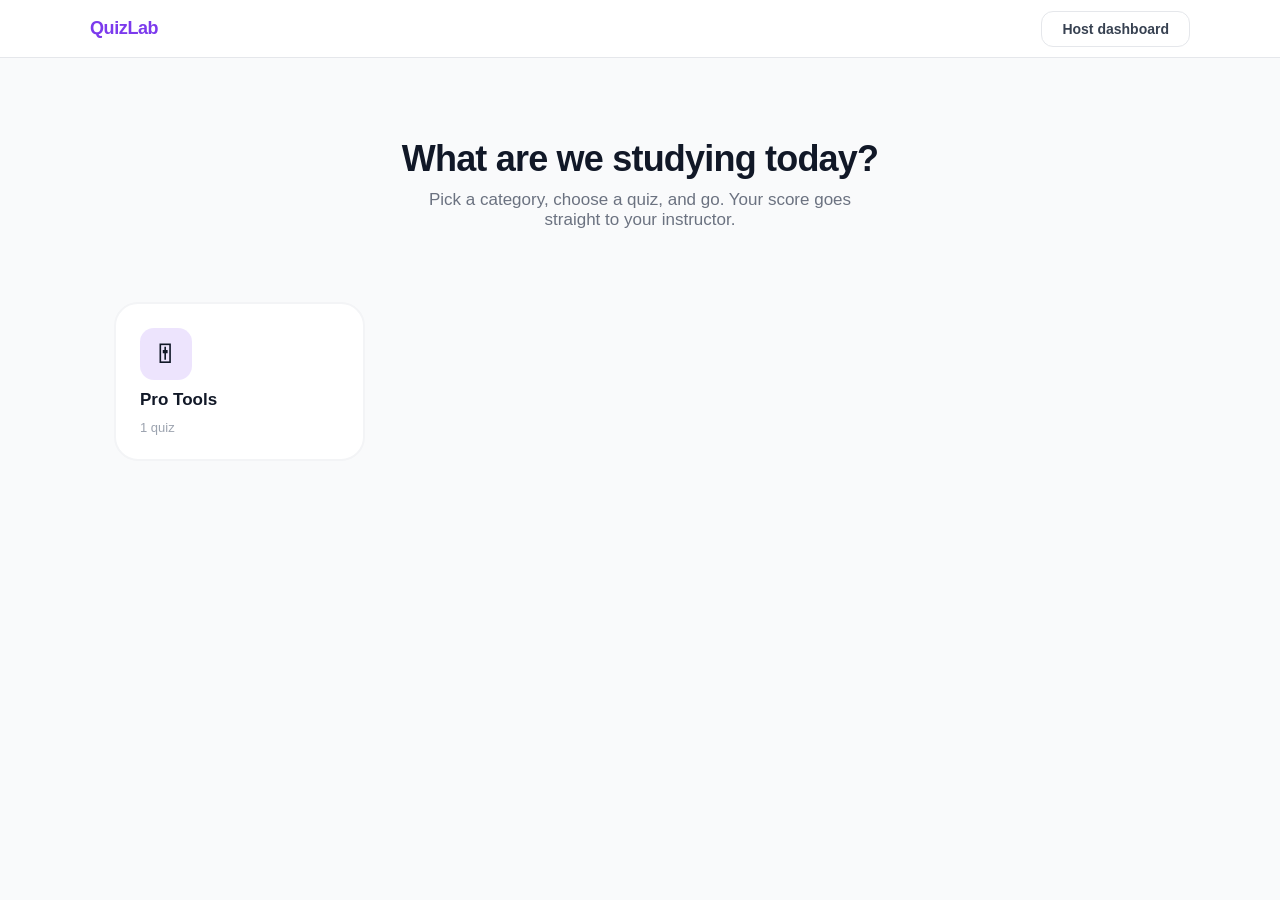
==== commit 909ef367: "Update index.html" ====
--- a/index.html
+++ b/index.html
@@ -10,6 +10,7 @@
 <div class="header">
   <div class="header-inner">
     <a href="index.html" class="logo">QuizLab</a>
+    <button onclick="goToHost()" class="btn btn-outline">Host dashboard</button>
   </div>
 </div>
 <div class="container">
@@ -38,6 +39,15 @@
 if (grid.children.length === 0) {
   grid.innerHTML = '<p class="text-muted text-sm" style="text-align:center;padding:2rem;grid-column:1/-1">No quizzes added yet. Check back soon!</p>';
 }
+
+function goToHost() {
+  const pw = prompt('Enter host password:');
+  if (pw === 'js123') {
+    window.location.href = 'host.html';
+  } else if (pw !== null) {
+    alert('Incorrect password.');
+  }
+}
 </script>
 </body>
 </html>
